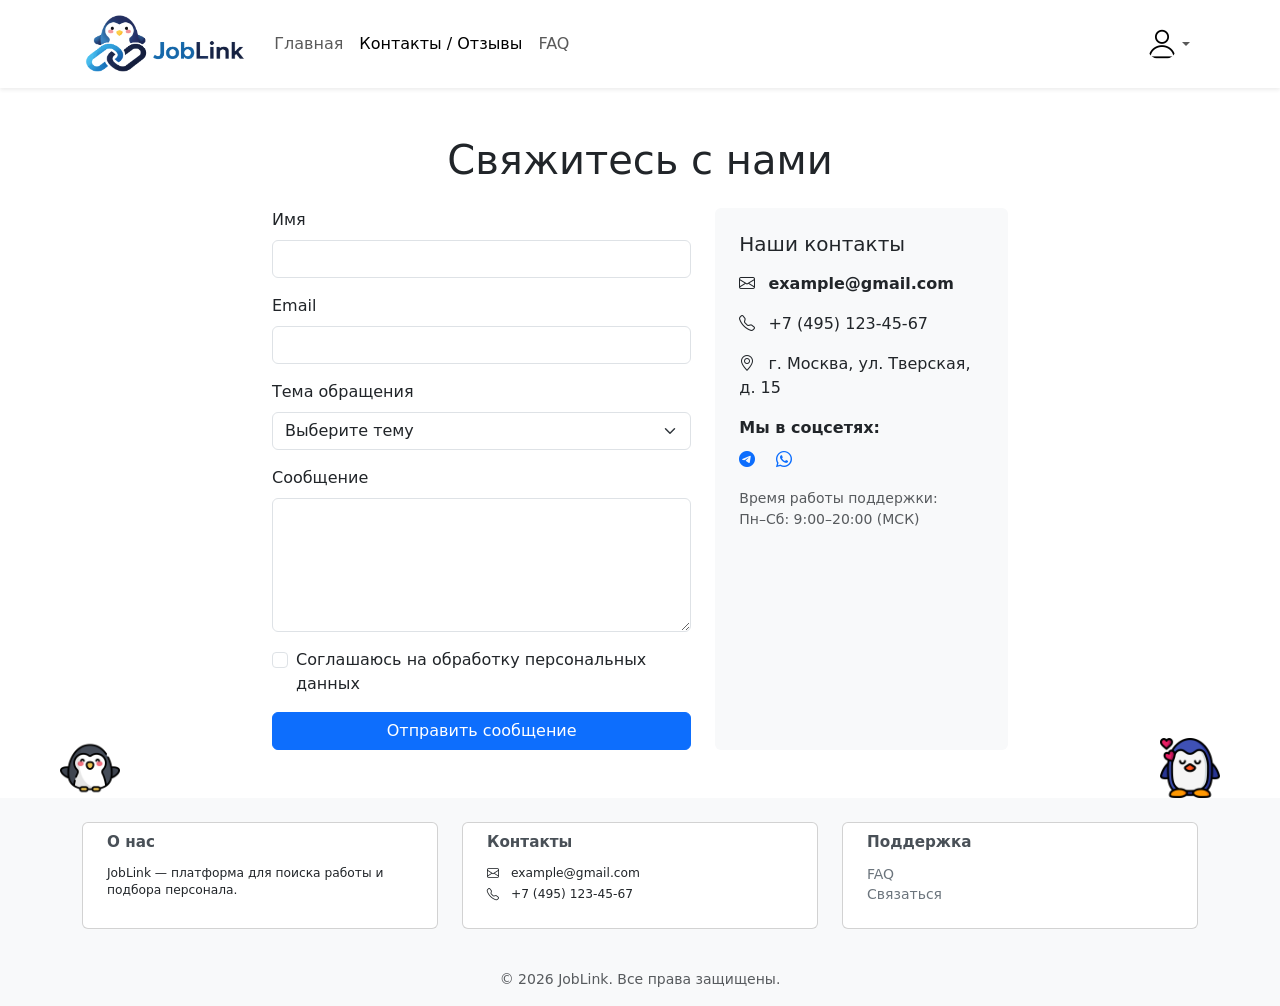
==== contacts.html @ e323ff6b "Практическое занятие 7-8" ====
<!DOCTYPE html>
<html lang="ru">
<head>
  <meta charset="UTF-8" />
  <meta name="viewport" content="width=device-width, initial-scale=1.0"/>
  <title>Контакты — JobLink</title>
  <link href="https://cdn.jsdelivr.net/npm/bootstrap@5.3.3/dist/css/bootstrap.min.css" rel="stylesheet">
  <link rel="stylesheet" href="https://cdn.jsdelivr.net/npm/bootstrap-icons@1.11.3/font/bootstrap-icons.min.css">
  <link rel="stylesheet" href="style.css">
</head>
<body>

<nav class="navbar navbar-expand-lg bg-white shadow-sm py-2">
  <div class="container">
    <a class="navbar-brand" href="index.html">
      <img src="logo.png" alt="JobLink" height="62">
    </a>

    <div class="collapse navbar-collapse" id="mainNav">
      <ul class="navbar-nav me-auto mb-2 mb-lg-0">
        <li class="nav-item">
          <a class="nav-link" href="index.html">Главная</a>
        </li>
        <li class="nav-item">
          <a class="nav-link active" href="contacts.html">Контакты / Отзывы</a>
        </li>
        <li class="nav-item">
          <a class="nav-link" href="FAQ.html">FAQ</a>
        </li>
      </ul>
    </div>
    <ul class="navbar-nav ms-auto">
      <li class="nav-item dropdown">
        <a class="nav-link dropdown-toggle d-flex align-items-center" href="#" role="button" data-bs-toggle="dropdown">
          <img src="free-icon-user-icon-4360835.png" alt="Аватар" class="rounded-circle" width="32" height="32">
        </a>
        <ul class="dropdown-menu dropdown-menu-end">
          <li><a class="dropdown-item" href="#"><i class="bi bi-person me-2"></i> Аккаунт</a></li>
          <li><a class="dropdown-item" href="#"><i class="bi bi-gear me-2"></i> Настройки</a></li>
          <li><a class="dropdown-item" href="#"><i class="bi bi-star me-2"></i> Избранные вакансии</a></li>
          <li><a class="dropdown-item" href="#"><i class="bi bi-file-text me-2"></i> Резюме</a></li>
          <li><hr class="dropdown-divider"></li>
          <li><a class="dropdown-item" href="#"><i class="bi bi-headset me-2"></i> Поддержка</a></li>
        </ul>
      </li>
    </ul>

    <button class="navbar-toggler" type="button" data-bs-toggle="collapse" data-bs-target="#mainNav">
      <span class="navbar-toggler-icon"></span>
    </button>
  </div>
</nav>


<div class="container mt-5 mb-5">
  <div class="row justify-content-center">
    <div class="col-lg-8">
      <h1 class="text-center mb-4">Свяжитесь с нами</h1>

      <div class="row">
        <div class="col-md-7">
          <form id="contactForm">
            <div class="mb-3">
              <label for="name" class="form-label">Имя</label>
              <input type="text" class="form-control" id="name" required>
            </div>
            <div class="mb-3">
              <label for="email" class="form-label">Email</label>
              <input type="email" class="form-control" id="email" required>
            </div>
            <div class="mb-3">
              <label for="subject" class="form-label">Тема обращения</label>
              <select class="form-select" id="subject" required>
                <option value="" disabled selected>Выберите тему</option>
                <option>Вопрос по вакансии</option>
                <option>Проблема с резюме</option>
                <option>Техническая поддержка</option>
                <option>Предложение сотрудничества</option>
                <option>Жалоба или отзыв</option>
              </select>
            </div>
            <div class="mb-3">
              <label for="message" class="form-label">Сообщение</label>
              <textarea class="form-control" id="message" rows="5" required></textarea>
            </div>
            <div class="mb-3 form-check">
              <input type="checkbox" class="form-check-input" id="consent" required>
              <label class="form-check-label" for="consent">
                Соглашаюсь на обработку персональных данных
              </label>
            </div>
            <button type="submit" class="btn btn-primary w-100">Отправить сообщение</button>
          </form>
        </div>

        <div class="col-md-5">
          <div class="bg-light p-4 rounded h-100">
            <h5 class="mb-3">Наши контакты</h5>
            <p><i class="bi bi-envelope me-2"></i> <strong>example@gmail.com</strong></p>
            <p><i class="bi bi-telephone me-2"></i> +7 (495) 123-45-67</p>
            <p><i class="bi bi-geo-alt me-2"></i> г. Москва, ул. Тверская, д. 15</p>
            <p class="mt-3 mb-2"><strong>Мы в соцсетях:</strong></p>
            <div>
              <a href="#" class="me-2 text-decoration-none"><i class="bi bi-telegram"></i></a>
              <a href="#" class="me-2 text-decoration-none"><i class="bi bi-vk"></i></a>
              <a href="#" class="text-decoration-none"><i class="bi bi-whatsapp"></i></a>
            </div>
            <p class="small text-muted mt-3">
              Время работы поддержки:<br>
              Пн–Сб: 9:00–20:00 (МСК)
            </p>
          </div>
        </div>
      </div>
    </div>
  </div>
</div>

<div class="footer-wrapper" style="position: relative;">
  <footer class="bg-light pt-4 pb-3">
    <div class="container">
      <div class="row footer-collapsible">
        <div class="col-md-4 mb-3">
          <div class="card">
            <div class="card-header" data-bs-toggle="collapse" data-bs-target="#about">
              <h5 class="m-0">О нас</h5>
            </div>
            <div class="collapse show" id="about">
              <div class="card-body">
                <p class="small">JobLink — платформа для поиска работы и подбора персонала.</p>
              </div>
            </div>
          </div>
        </div>
        <div class="col-md-4 mb-3">
          <div class="card">
            <div class="card-header" data-bs-toggle="collapse" data-bs-target="#contacts">
              <h5 class="m-0">Контакты</h5>
            </div>
            <div class="collapse show" id="contacts">
              <div class="card-body">
                <p class="small mb-1"><i class="bi bi-envelope me-2"></i> example@gmail.com</p>
                <p class="small mb-1"><i class="bi bi-telephone me-2"></i> +7 (495) 123-45-67</p>
              </div>
            </div>
          </div>
        </div>
        <div class="col-md-4 mb-3">
          <div class="card">
            <div class="card-header" data-bs-toggle="collapse" data-bs-target="#support">
              <h5 class="m-0">Поддержка</h5>
            </div>
            <div class="collapse show" id="support">
              <div class="card-body">
                <a href="faq.html" class="footer-link small d-block">FAQ</a>
                <a href="contacts.html" class="footer-link small d-block">Связаться</a>
              </div>
            </div>
          </div>
        </div>
      </div>
      <div class="text-center text-muted small mt-4">
        © 2026 JobLink. Все права защищены.
      </div>
    </div>
  </footer>

  <div class="penguin-on-footer" style="
    position: absolute;
    bottom: 100%; 
    left: 60px; 
    width: 60px;
    pointer-events: none;
    z-index: 10;
  ">
    <img src="free-icon-penguin-826912.png" alt="Пингвин на футере" style="width:100%;">
    
  </div>

  <div class="penguin-on-footer" style="
    position: absolute;
    bottom: 100%; 
    right: 60px; 
    width: 60px;
    pointer-events: none;
    z-index: 10;
  ">
    <img src="free-icon-penguin-2569877.png" alt="Пингвин на футере" style="width:100%;">
    
  </div>
</div>
<script src="https://cdn.jsdelivr.net/npm/bootstrap@5.3.3/dist/js/bootstrap.bundle.min.js"></script>

<script>
  document.getElementById('contactForm').addEventListener('submit', function(e) {
    e.preventDefault();
    if (document.getElementById('consent').checked) {
      alert('Спасибо! Ваше сообщение отправлено. Мы ответим в ближайшее время.');
      this.reset();
    } else {
      alert('Пожалуйста, примите согласие на обработку данных.');
    }
  });
</script>

</body>
</html>
---- style.css ----
.navbar {
  position: sticky;
  top: 0;
  z-index: 1030; 
}
  .dropdown-menu {
    border: 1px solid rgba(0,0,0,0.1);
    box-shadow: 0 4px 12px rgba(0,0,0,0.08);
    border-radius: 8px;
    padding: 0.5rem 0;
  }
  .dropdown-item {
    padding: 0.5rem 1rem;
    font-size: 0.95rem;
  }
  .dropdown-item:hover {
    background-color: #f1f5ff;
  }

  .job-card {
    position: relative;
    padding: 16px;
    border: 1px solid #e0e0e0;
    border-radius: 12px;
    transition: box-shadow 0.2s;
  }
  .job-card:hover {
    box-shadow: 0 4px 12px rgba(0,0,0,0.06);
  }
  .verified-badge {
    position: absolute;
    top: 12px;
    right: 12px;
    display: flex;
    align-items: center;
    gap: 4px;
    background: #e6f4ea;
    color: #0d9f22;
    padding: 4px 8px;
    border-radius: 12px;
    font-size: 0.8rem;
    font-weight: 600;
  }
  .verified-badge i {
    font-size: 0.9rem;
  }
  .salary-badge {
    background: #e8edf5;
    color: #2b4db2;
    font-weight: bold;
    padding: 6px 12px;
    border-radius: 20px;
    display: inline-block;
    margin-top: 8px;
  }
  .company-avatar {
    width: 48px;
    height: 48px;
    object-fit: cover;
    border-radius: 8px;
  }
  .filters-collapse {
    background: #fafafa;
    padding: 1.5rem;
    border: 1px solid #e9ecef;
    border-radius: 0 0 12px 12px;
    margin-top: -1px;
  }
  .filter-section {
    margin-bottom: 1.5rem;
  }
  .filter-section h6 {
    margin-bottom: 0.75rem;
    font-weight: 600;
    color: #333;
  }

  
  .footer-link {
    color: #6c757d;
    text-decoration: none;
    font-size: 0.875rem;
  }
  .footer-link:hover {
    color: #1b0db0;
    text-decoration: underline;
  }

footer .card {
  
  height: 100%;
  display: flex;
  flex-direction: column;
}

footer .card-header {
  background: none;
  border: none;
  padding: 0.6rem 0 0.4rem 1rem; 
  cursor: pointer;
  flex-shrink: 0; 
}

footer .card-header h5 {
  font-size: 0.95rem;
  font-weight: 600;
  color: #495057;
  margin: 0;
  padding-left: 0.5rem; 
}

footer .card-body {

  padding: 0.5rem 0.75rem 0.75rem 1.5rem !important;
  font-size: 0.875rem;
  line-height: 1.4;
  flex-grow: 1; 
}

.footer-link {
  color: #6c757d;
  text-decoration: none;
  font-size: 0.875rem;
}
.footer-link:hover {
  color: #0a3ac9;
  text-decoration: underline;
}

.list-group{
padding-bottom: 50px;
}
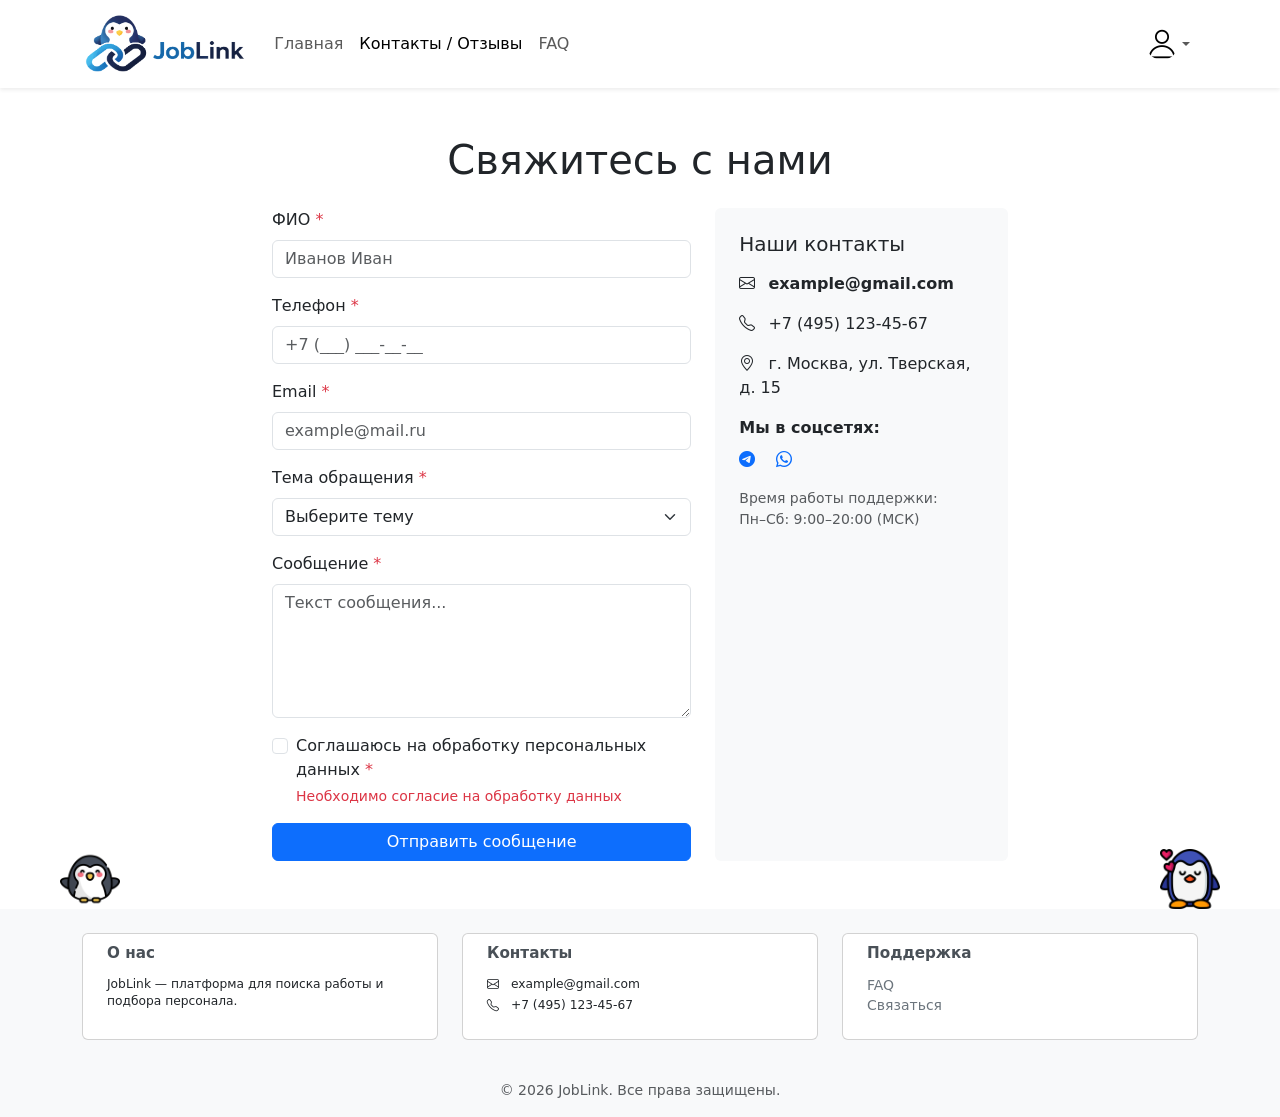
==== commit 5ccad817: "валидация форм" ====
--- a/contacts.html
+++ b/contacts.html
@@ -1,207 +1,200 @@
 <!DOCTYPE html>
 <html lang="ru">
 <head>
-  <meta charset="UTF-8" />
-  <meta name="viewport" content="width=device-width, initial-scale=1.0"/>
-  <title>Контакты — JobLink</title>
-  <link href="https://cdn.jsdelivr.net/npm/bootstrap@5.3.3/dist/css/bootstrap.min.css" rel="stylesheet">
-  <link rel="stylesheet" href="https://cdn.jsdelivr.net/npm/bootstrap-icons@1.11.3/font/bootstrap-icons.min.css">
-  <link rel="stylesheet" href="style.css">
+    <meta charset="UTF-8" />
+    <meta name="viewport" content="width=device-width, initial-scale=1.0"/>
+    <title>Контакты — JobLink</title>
+    <link href="https://cdn.jsdelivr.net/npm/bootstrap@5.3.3/dist/css/bootstrap.min.css" rel="stylesheet">
+    <link rel="stylesheet" href="https://cdn.jsdelivr.net/npm/bootstrap-icons@1.11.3/font/bootstrap-icons.min.css">
+    <link rel="stylesheet" href="style.css">
 </head>
 <body>
-
-<nav class="navbar navbar-expand-lg bg-white shadow-sm py-2">
-  <div class="container">
-    <a class="navbar-brand" href="index.html">
-      <img src="logo.png" alt="JobLink" height="62">
-    </a>
-
-    <div class="collapse navbar-collapse" id="mainNav">
-      <ul class="navbar-nav me-auto mb-2 mb-lg-0">
-        <li class="nav-item">
-          <a class="nav-link" href="index.html">Главная</a>
-        </li>
-        <li class="nav-item">
-          <a class="nav-link active" href="contacts.html">Контакты / Отзывы</a>
-        </li>
-        <li class="nav-item">
-          <a class="nav-link" href="FAQ.html">FAQ</a>
-        </li>
-      </ul>
+    <!-- Навигация -->
+    <nav class="navbar navbar-expand-lg bg-white shadow-sm py-2">
+        <div class="container">
+            <a class="navbar-brand" href="index.html">
+                <img src="logo.png" alt="JobLink" height="62">
+            </a>
+            <div class="collapse navbar-collapse" id="mainNav">
+                <ul class="navbar-nav me-auto mb-2 mb-lg-0">
+                    <li class="nav-item">
+                        <a class="nav-link" href="index.html">Главная</a>
+                    </li>
+                    <li class="nav-item">
+                        <a class="nav-link active" href="contacts.html">Контакты / Отзывы</a>
+                    </li>
+                    <li class="nav-item">
+                        <a class="nav-link" href="FAQ.html">FAQ</a>
+                    </li>
+                </ul>
+            </div>
+            <ul class="navbar-nav ms-auto">
+                <li class="nav-item dropdown">
+                    <a class="nav-link dropdown-toggle d-flex align-items-center" href="#" role="button" data-bs-toggle="dropdown">
+                        <img src="free-icon-user-icon-4360835.png" alt="Аватар" class="rounded-circle" width="32" height="32">
+                    </a>
+                    <ul class="dropdown-menu dropdown-menu-end">
+                        <li><a class="dropdown-item" href="#"><i class="bi bi-person me-2"></i> Аккаунт</a></li>
+                        <li><a class="dropdown-item" href="#"><i class="bi bi-gear me-2"></i> Настройки</a></li>
+                        <li><a class="dropdown-item" href="#"><i class="bi bi-star me-2"></i> Избранные вакансии</a></li>
+                        <li><a class="dropdown-item" href="#"><i class="bi bi-file-text me-2"></i> Резюме</a></li>
+                        <li><hr class="dropdown-divider"></li>
+                        <li><a class="dropdown-item" href="#"><i class="bi bi-headset me-2"></i> Поддержка</a></li>
+                    </ul>
+                </li>
+            </ul>
+            <button class="navbar-toggler" type="button" data-bs-toggle="collapse" data-bs-target="#mainNav">
+                <span class="navbar-toggler-icon"></span>
+            </button>
+        </div>
+    </nav>
+
+    <!-- Основной контент -->
+    <div class="container mt-5 mb-5">
+        <div class="row justify-content-center">
+            <div class="col-lg-8">
+                <h1 class="text-center mb-4">Свяжитесь с нами</h1>
+                <div class="row">
+                    <div class="col-md-7">
+                        <!-- Добавлен id и novalidate -->
+                        <form id="contactForm" novalidate>
+                            <!-- ФИО -->
+                            <div class="mb-3">
+                                <label for="name" class="form-label">ФИО <span class="text-danger">*</span></label>
+                                <input type="text" class="form-control" id="name" placeholder="Иванов Иван">
+                                <div class="invalid-feedback">Введите фамилию и имя (минимум 2 слова)</div>
+                            </div>
+
+                            <!-- Телефон (Добавлено по требованию методички) -->
+                            <div class="mb-3">
+                                <label for="phone" class="form-label">Телефон <span class="text-danger">*</span></label>
+                                <input type="tel" class="form-control" id="phone" placeholder="+7 (___) ___-__-__">
+                                <div class="invalid-feedback">Введите минимум 10 цифр</div>
+                            </div>
+
+                            <!-- Email -->
+                            <div class="mb-3">
+                                <label for="email" class="form-label">Email <span class="text-danger">*</span></label>
+                                <input type="email" class="form-control" id="email" placeholder="example@mail.ru">
+                                <div class="invalid-feedback">Введите корректный email</div>
+                            </div>
+
+                            <!-- Тема -->
+                            <div class="mb-3">
+                                <label for="subject" class="form-label">Тема обращения <span class="text-danger">*</span></label>
+                                <select class="form-select" id="subject">
+                                    <option value="" disabled selected>Выберите тему</option>
+                                    <option>Вопрос по вакансии</option>
+                                    <option>Проблема с резюме</option>
+                                    <option>Техническая поддержка</option>
+                                    <option>Предложение сотрудничества</option>
+                                    <option>Жалоба или отзыв</option>
+                                </select>
+                                <div class="invalid-feedback">Выберите тему обращения</div>
+                            </div>
+
+                            <!-- Сообщение -->
+                            <div class="mb-3">
+                                <label for="message" class="form-label">Сообщение <span class="text-danger">*</span></label>
+                                <textarea class="form-control" id="message" rows="5" placeholder="Текст сообщения..."></textarea>
+                                <div class="invalid-feedback">Введите сообщение (минимум 10 символов)</div>
+                            </div>
+
+                            <!-- Согласие -->
+                            <div class="mb-3 form-check">
+                                <input type="checkbox" class="form-check-input" id="consent">
+                                <label class="form-check-label" for="consent">
+                                    Соглашаюсь на обработку персональных данных <span class="text-danger">*</span>
+                                </label>
+                                <div class="invalid-feedback d-block">Необходимо согласие на обработку данных</div>
+                            </div>
+
+                            <button type="submit" class="btn btn-primary w-100">Отправить сообщение</button>
+                        </form>
+                    </div>
+                    <div class="col-md-5">
+                        <div class="bg-light p-4 rounded h-100">
+                            <h5 class="mb-3">Наши контакты</h5>
+                            <p><i class="bi bi-envelope me-2"></i> <strong>example@gmail.com</strong></p>
+                            <p><i class="bi bi-telephone me-2"></i> +7 (495) 123-45-67</p>
+                            <p><i class="bi bi-geo-alt me-2"></i> г. Москва, ул. Тверская, д. 15</p>
+                            <p class="mt-3 mb-2"><strong>Мы в соцсетях:</strong></p>
+                            <div>
+                                <a href="#" class="me-2 text-decoration-none"><i class="bi bi-telegram"></i></a>
+                                <a href="#" class="me-2 text-decoration-none"><i class="bi bi-vk"></i></a>
+                                <a href="#" class="text-decoration-none"><i class="bi bi-whatsapp"></i></a>
+                            </div>
+                            <p class="small text-muted mt-3">
+                                Время работы поддержки:<br>
+                                Пн–Сб: 9:00–20:00 (МСК)
+                            </p>
+                        </div>
+                    </div>
+                </div>
+            </div>
+        </div>
     </div>
-    <ul class="navbar-nav ms-auto">
-      <li class="nav-item dropdown">
-        <a class="nav-link dropdown-toggle d-flex align-items-center" href="#" role="button" data-bs-toggle="dropdown">
-          <img src="free-icon-user-icon-4360835.png" alt="Аватар" class="rounded-circle" width="32" height="32">
-        </a>
-        <ul class="dropdown-menu dropdown-menu-end">
-          <li><a class="dropdown-item" href="#"><i class="bi bi-person me-2"></i> Аккаунт</a></li>
-          <li><a class="dropdown-item" href="#"><i class="bi bi-gear me-2"></i> Настройки</a></li>
-          <li><a class="dropdown-item" href="#"><i class="bi bi-star me-2"></i> Избранные вакансии</a></li>
-          <li><a class="dropdown-item" href="#"><i class="bi bi-file-text me-2"></i> Резюме</a></li>
-          <li><hr class="dropdown-divider"></li>
-          <li><a class="dropdown-item" href="#"><i class="bi bi-headset me-2"></i> Поддержка</a></li>
-        </ul>
-      </li>
-    </ul>
-
-    <button class="navbar-toggler" type="button" data-bs-toggle="collapse" data-bs-target="#mainNav">
-      <span class="navbar-toggler-icon"></span>
-    </button>
-  </div>
-</nav>
-
-
-<div class="container mt-5 mb-5">
-  <div class="row justify-content-center">
-    <div class="col-lg-8">
-      <h1 class="text-center mb-4">Свяжитесь с нами</h1>
-
-      <div class="row">
-        <div class="col-md-7">
-          <form id="contactForm">
-            <div class="mb-3">
-              <label for="name" class="form-label">Имя</label>
-              <input type="text" class="form-control" id="name" required>
+
+    <!-- Футер -->
+    <div class="footer-wrapper" style="position: relative;">
+        <footer class="bg-light pt-4 pb-3">
+            <div class="container">
+                <div class="row footer-collapsible">
+                    <div class="col-md-4 mb-3">
+                        <div class="card">
+                            <div class="card-header" data-bs-toggle="collapse" data-bs-target="#about">
+                                <h5 class="m-0">О нас</h5>
+                            </div>
+                            <div class="collapse show" id="about">
+                                <div class="card-body">
+                                    <p class="small">JobLink — платформа для поиска работы и подбора персонала.</p>
+                                </div>
+                            </div>
+                        </div>
+                    </div>
+                    <div class="col-md-4 mb-3">
+                        <div class="card">
+                            <div class="card-header" data-bs-toggle="collapse" data-bs-target="#contacts">
+                                <h5 class="m-0">Контакты</h5>
+                            </div>
+                            <div class="collapse show" id="contacts">
+                                <div class="card-body">
+                                    <p class="small mb-1"><i class="bi bi-envelope me-2"></i> example@gmail.com</p>
+                                    <p class="small mb-1"><i class="bi bi-telephone me-2"></i> +7 (495) 123-45-67</p>
+                                </div>
+                            </div>
+                        </div>
+                    </div>
+                    <div class="col-md-4 mb-3">
+                        <div class="card">
+                            <div class="card-header" data-bs-toggle="collapse" data-bs-target="#support">
+                                <h5 class="m-0">Поддержка</h5>
+                            </div>
+                            <div class="collapse show" id="support">
+                                <div class="card-body">
+                                    <a href="faq.html" class="footer-link small d-block">FAQ</a>
+                                    <a href="contacts.html" class="footer-link small d-block">Связаться</a>
+                                </div>
+                            </div>
+                        </div>
+                    </div>
+                </div>
+                <div class="text-center text-muted small mt-4">
+                    © 2026 JobLink. Все права защищены.
+                </div>
             </div>
-            <div class="mb-3">
-              <label for="email" class="form-label">Email</label>
-              <input type="email" class="form-control" id="email" required>
-            </div>
-            <div class="mb-3">
-              <label for="subject" class="form-label">Тема обращения</label>
-              <select class="form-select" id="subject" required>
-                <option value="" disabled selected>Выберите тему</option>
-                <option>Вопрос по вакансии</option>
-                <option>Проблема с резюме</option>
-                <option>Техническая поддержка</option>
-                <option>Предложение сотрудничества</option>
-                <option>Жалоба или отзыв</option>
-              </select>
-            </div>
-            <div class="mb-3">
-              <label for="message" class="form-label">Сообщение</label>
-              <textarea class="form-control" id="message" rows="5" required></textarea>
-            </div>
-            <div class="mb-3 form-check">
-              <input type="checkbox" class="form-check-input" id="consent" required>
-              <label class="form-check-label" for="consent">
-                Соглашаюсь на обработку персональных данных
-              </label>
-            </div>
-            <button type="submit" class="btn btn-primary w-100">Отправить сообщение</button>
-          </form>
-        </div>
-
-        <div class="col-md-5">
-          <div class="bg-light p-4 rounded h-100">
-            <h5 class="mb-3">Наши контакты</h5>
-            <p><i class="bi bi-envelope me-2"></i> <strong>example@gmail.com</strong></p>
-            <p><i class="bi bi-telephone me-2"></i> +7 (495) 123-45-67</p>
-            <p><i class="bi bi-geo-alt me-2"></i> г. Москва, ул. Тверская, д. 15</p>
-            <p class="mt-3 mb-2"><strong>Мы в соцсетях:</strong></p>
-            <div>
-              <a href="#" class="me-2 text-decoration-none"><i class="bi bi-telegram"></i></a>
-              <a href="#" class="me-2 text-decoration-none"><i class="bi bi-vk"></i></a>
-              <a href="#" class="text-decoration-none"><i class="bi bi-whatsapp"></i></a>
-            </div>
-            <p class="small text-muted mt-3">
-              Время работы поддержки:<br>
-              Пн–Сб: 9:00–20:00 (МСК)
-            </p>
-          </div>
-        </div>
-      </div>
+        </footer>
+        <div class="penguin-on-footer" style="position: absolute; bottom: 100%; left: 60px; width: 60px; pointer-events: none; z-index: 10;">
+            <img src="free-icon-penguin-826912.png" alt="Пингвин на футере" style="width:100%;">
+        </div>
+        <div class="penguin-on-footer" style="position: absolute; bottom: 100%; right: 60px; width: 60px; pointer-events: none; z-index: 10;">
+            <img src="free-icon-penguin-2569877.png" alt="Пингвин на футере" style="width:100%;">
+        </div>
     </div>
-  </div>
-</div>
-
-<div class="footer-wrapper" style="position: relative;">
-  <footer class="bg-light pt-4 pb-3">
-    <div class="container">
-      <div class="row footer-collapsible">
-        <div class="col-md-4 mb-3">
-          <div class="card">
-            <div class="card-header" data-bs-toggle="collapse" data-bs-target="#about">
-              <h5 class="m-0">О нас</h5>
-            </div>
-            <div class="collapse show" id="about">
-              <div class="card-body">
-                <p class="small">JobLink — платформа для поиска работы и подбора персонала.</p>
-              </div>
-            </div>
-          </div>
-        </div>
-        <div class="col-md-4 mb-3">
-          <div class="card">
-            <div class="card-header" data-bs-toggle="collapse" data-bs-target="#contacts">
-              <h5 class="m-0">Контакты</h5>
-            </div>
-            <div class="collapse show" id="contacts">
-              <div class="card-body">
-                <p class="small mb-1"><i class="bi bi-envelope me-2"></i> example@gmail.com</p>
-                <p class="small mb-1"><i class="bi bi-telephone me-2"></i> +7 (495) 123-45-67</p>
-              </div>
-            </div>
-          </div>
-        </div>
-        <div class="col-md-4 mb-3">
-          <div class="card">
-            <div class="card-header" data-bs-toggle="collapse" data-bs-target="#support">
-              <h5 class="m-0">Поддержка</h5>
-            </div>
-            <div class="collapse show" id="support">
-              <div class="card-body">
-                <a href="faq.html" class="footer-link small d-block">FAQ</a>
-                <a href="contacts.html" class="footer-link small d-block">Связаться</a>
-              </div>
-            </div>
-          </div>
-        </div>
-      </div>
-      <div class="text-center text-muted small mt-4">
-        © 2026 JobLink. Все права защищены.
-      </div>
-    </div>
-  </footer>
-
-  <div class="penguin-on-footer" style="
-    position: absolute;
-    bottom: 100%; 
-    left: 60px; 
-    width: 60px;
-    pointer-events: none;
-    z-index: 10;
-  ">
-    <img src="free-icon-penguin-826912.png" alt="Пингвин на футере" style="width:100%;">
-    
-  </div>
-
-  <div class="penguin-on-footer" style="
-    position: absolute;
-    bottom: 100%; 
-    right: 60px; 
-    width: 60px;
-    pointer-events: none;
-    z-index: 10;
-  ">
-    <img src="free-icon-penguin-2569877.png" alt="Пингвин на футере" style="width:100%;">
-    
-  </div>
-</div>
-<script src="https://cdn.jsdelivr.net/npm/bootstrap@5.3.3/dist/js/bootstrap.bundle.min.js"></script>
-
-<script>
-  document.getElementById('contactForm').addEventListener('submit', function(e) {
-    e.preventDefault();
-    if (document.getElementById('consent').checked) {
-      alert('Спасибо! Ваше сообщение отправлено. Мы ответим в ближайшее время.');
-      this.reset();
-    } else {
-      alert('Пожалуйста, примите согласие на обработку данных.');
-    }
-  });
-</script>
-
+
+    <script src="https://cdn.jsdelivr.net/npm/bootstrap@5.3.3/dist/js/bootstrap.bundle.min.js"></script>
+ 
+    <script src="validation.js"></script>
+    <script src="consoleLogger.js"></script>
 </body>
 </html>
